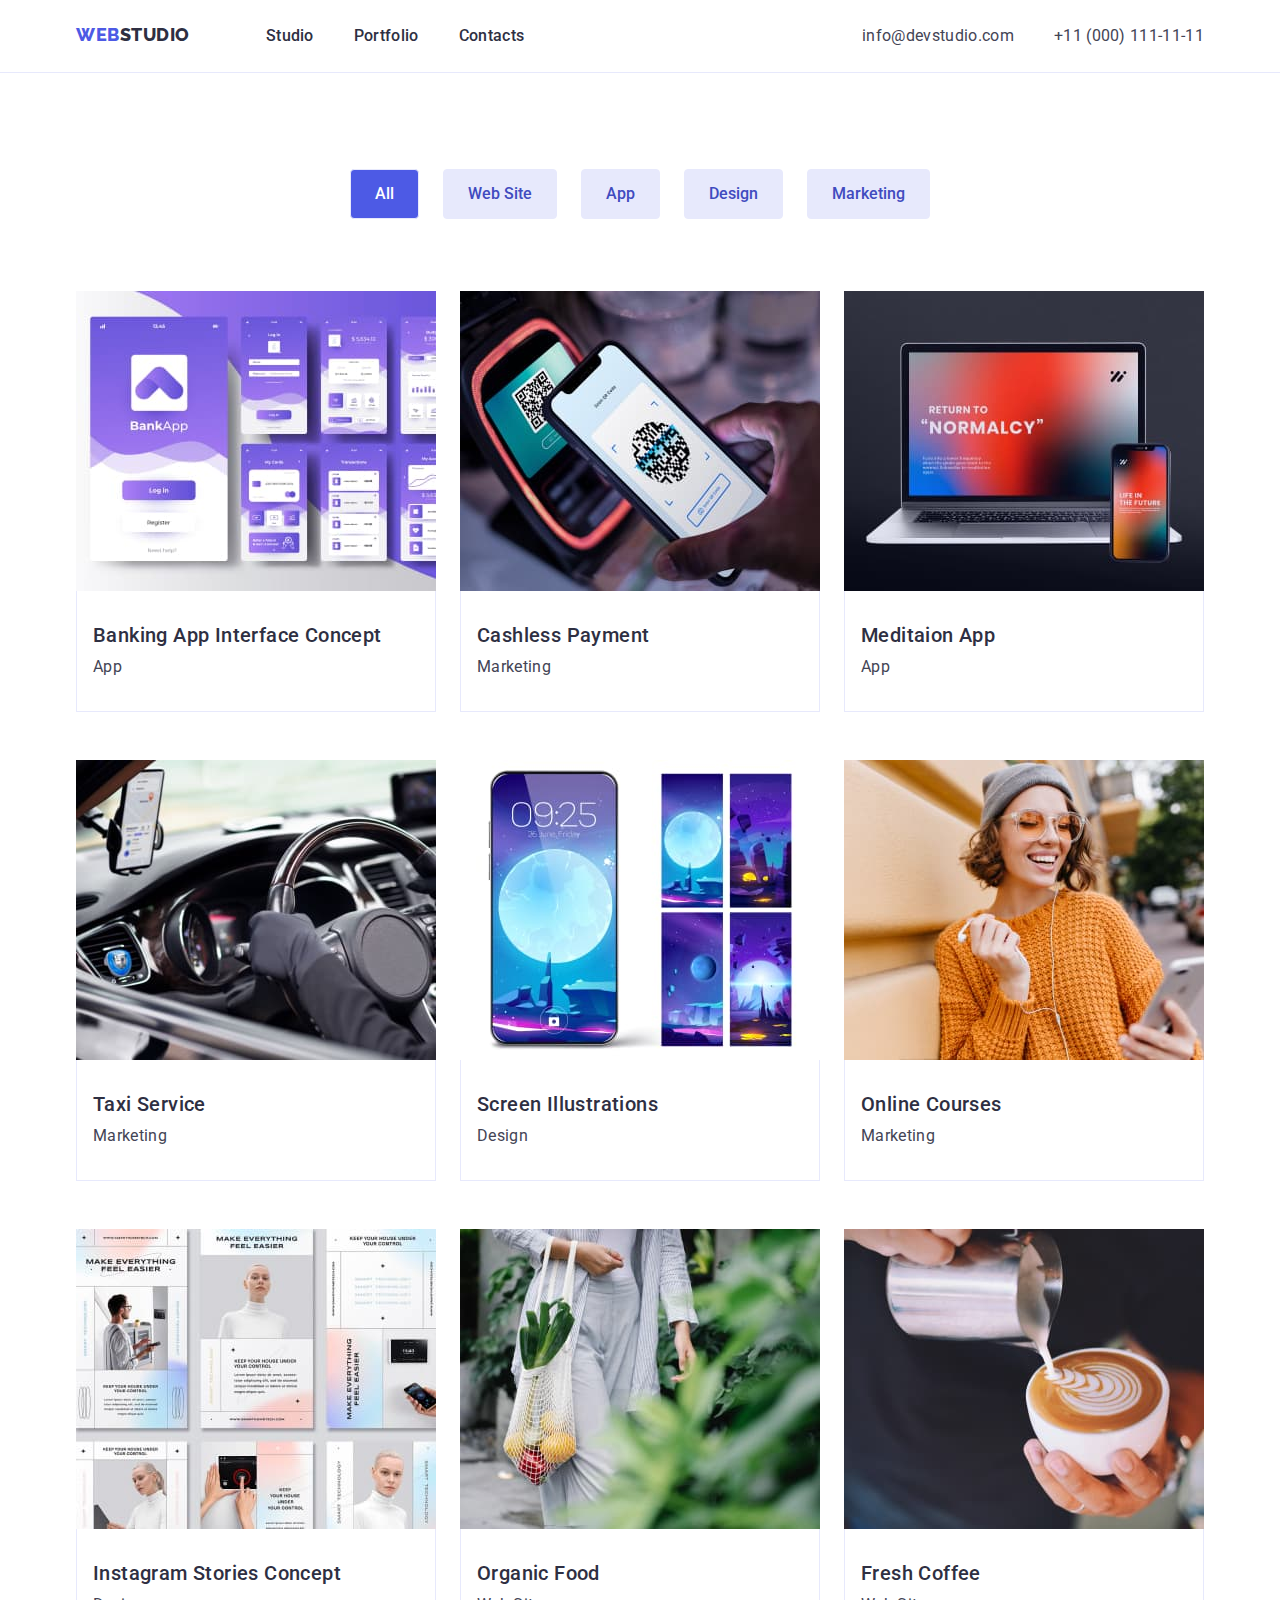
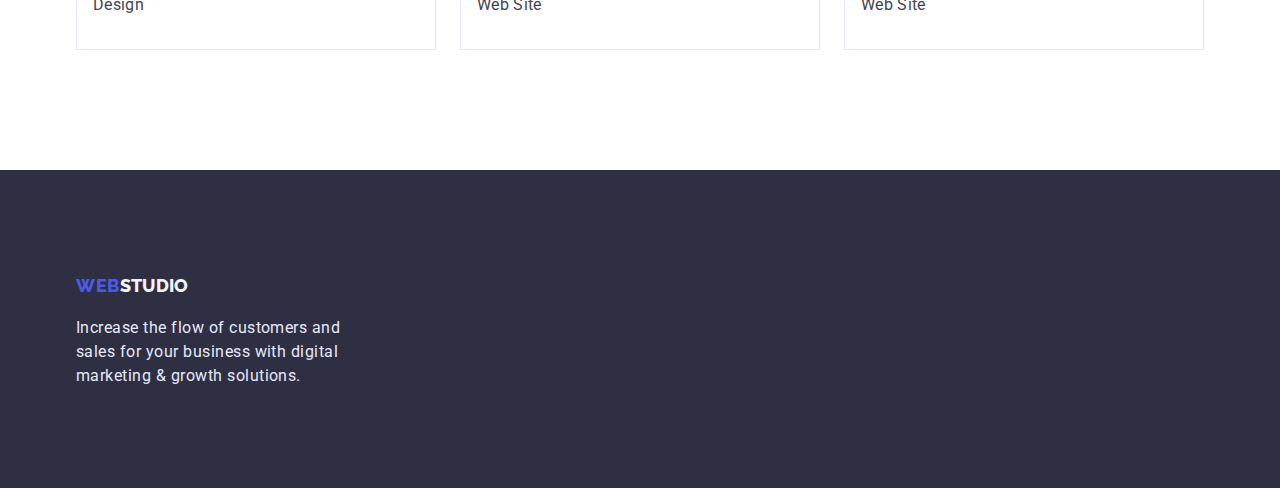
==== portfolio.html @ 13b0d5eb "Initial commit" ====
<!DOCTYPE html>
<html lang="en">

<head>
    <meta charset="UTF-8">
    <meta http-equiv="X-UA-Compatible" content="IE=edge">
    <meta name="viewport" content="width=device-width, initial-scale=1.0">
    <title>WebStudio</title>
    <link rel="preconnect" href="https://fonts.googleapis.com">
    <link rel="preconnect" href="https://fonts.gstatic.com" crossorigin>
    <link
        href="https://fonts.googleapis.com/css2?family=Raleway:wght@800&family=Roboto:wght@400;500;700;900&display=swap"
        rel="stylesheet">
    <link href="https://cdn.jsdelivr.net/npm/modern-normalize@1.1.0/modern-normalize.min.css" rel="stylesheet">
    <link rel="stylesheet" href="./css/style.css" type="text/css">
</head>

<body>
    <header class="page-header">
        <div class="container row-header">
            <nav class="menu-nav">
                <a class="logo" href="./index.html">
                    <span class="logo-blue">Web</span><span class="logo-black">Studio</span>
                </a>
                <ul class="site-navigation">
                    <li class="studio-nav"><a href="./index.html">Studio</a></li>
                    <li class="portfolio-nav"><a href="./portfolio.html">Portfolio</a></li>
                    <li class="contacts-nav"><a href="">Contacts</a></li>
                </ul>
            </nav>
            <address class="address">
                <ul class="contact-info">
                    <li class="email">
                        <a href="mailto:info@devstudio.com">info@devstudio.com</a>
                    </li>
                    <li class="phone-number">
                        <a href="tel:+110001111111">+11 (000) 111-11-11</a>
                    </li>
                </ul>
            </address>
        </div>
    </header>
    <main class="main">
        <section class="filter section">
            <div class="container">
                <h1 hidden>Portfolio</h1>
                <ul class="filter-ul">
                    <li class="filter-li"><button type="button" class="filter-but">All</button></li>
                    <li class="filter-li"><button type="button" class="filter-but">Web Site</button></li>
                    <li class="filter-li"><button type="button" class="filter-but">App</button></li>
                    <li class="filter-li"><button type="button" class="filter-but">Design</button></li>
                    <li class="filter-li"><button type="button" class="filter-but">Marketing</button></li>
                </ul>
                <ul class="portfolio-ul">
                    <li class="portfolio-item">
                        <img src="./images/Banking-App.jpg" alt="Banking-App" width="360">
                        <div class="portfolio-card-txt-content">
                            <h2>Banking App Interface Concept</h2>
                            <p>App</p>
                        </div>
                    </li>
                    <li class="portfolio-item">
                        <img src="./images/Cashless-Payment.jpg" alt="Cashless-Payment" width="360">
                        <div class="portfolio-card-txt-content">
                            <h2>Cashless Payment</h2>
                            <p>Marketing</p>
                        </div>
                    </li>
                    <li class="portfolio-item">
                        <img src="./images/Meditation-App.jpg" alt="Meditation-App" width="360">
                        <div class="portfolio-card-txt-content">
                            <h2>Meditaion App</h2>
                            <p>App</p>
                        </div>
                    </li>
                    <li class="portfolio-item">
                        <img src="./images/Taxi-Service.jpg" alt="Taxi-Service" width="360">
                        <div class="portfolio-card-txt-content">
                            <h2>Taxi Service</h2>
                            <p>Marketing</p>
                        </div>
                    </li>
                    <li class="portfolio-item">
                        <img src="./images/Screen-Illustrations.jpg" alt="Screen-Illustrations" width="360">
                        <div class="portfolio-card-txt-content">
                            <h2>Screen Illustrations</h2>
                            <p>Design</p>
                        </div>
                    </li>
                    <li class="portfolio-item">
                        <img src="./images/Online-Courses.jpg" alt="Online-Courses" width="360">
                        <div class="portfolio-card-txt-content">
                            <h2>Online Courses</h2>
                            <p>Marketing</p>
                        </div>
                    </li>
                    <li class="portfolio-item">
                        <img src="./images/InstaStories.jpg" alt="InstaStories" width="360">
                        <div class="portfolio-card-txt-content">
                            <h2>Instagram Stories Concept</h2>
                            <p>Design</p>
                        </div>
                    </li>
                    <li class="portfolio-item">
                        <img src="./images/Organic-Food.jpg" alt="Organic-Food" width="360">
                        <div class="portfolio-card-txt-content">
                            <h2>Organic Food</h2>
                            <p>Web Site</p>
                        </div>
                    </li>
                    <li class="portfolio-item">
                        <img src="./images/Coffee.jpg" alt="Fresh-Coffee" width="360">
                        <div class="portfolio-card-txt-content">
                            <h2>Fresh Coffee</h2>
                            <p>Web Site</p>
                        </div>
                    </li>
                </ul>
            </div>
        </section>
    </main>
    <footer class="section footer">
        <div class="container">
            <a class="logo-footer" href="./index.html">
                <span class="logo-blue">Web</span><span class="logo-white">Studio</span>
            </a>
            <p class="footer-txt">Increase the flow of customers and <br> sales for your business with digital <br>
                marketing & growth
                solutions.</p>
        </div>
    </footer>
</body>

</html>
---- css/style.css ----
*,
*::after,
*::before {
  box-sizing: border-box;
}

h1,
h2,
h3,
h4,
h5,
h6,
p,
ul {
  margin: 0;
  padding: 0;
}

:root {
  --primary-brand-color: #4d5ae5;
  --pressed-state-color: #404bbf;
  --dark-color: #2e2f42;
  --success-color: #31d0aa;
  --main-text-color: #434455;
  --secondary-text-color: #8e8f99;
  --accent-color: #e7e9fc;
  --light-color: #f4f4fd;
  --modal-overlay-color: #2e2f4266;
  --hero-background-color: #2e2f42b2;
  --white-background-color: #ffffff;
  --modal-background-color: #fcfcfc;
}

body {
  color: var(--main-text-color);
  font-family: "Roboto", "Arial", sans-serif;
  line-height: 1.5;
  letter-spacing: 0.02em;
}

.container {
  width: 1158px;
  margin-left: auto;
  margin-right: auto;
  padding-left: 15px;
  padding-right: 15px;
}

.page-header {
  display: flex;
  border-bottom: 1px solid var(--accent-color);
  z-index: 20;
  top: 0;
  background-color: var(--white-background-color);
}

.logo {
  text-decoration: none;
  text-transform: uppercase;
}

.logo-blue,
.logo-black {
  font-family: "Raleway", sans-serif;
  font-style: normal;
  font-weight: 800;
  font-size: 18px;
  letter-spacing: 0.03em;
}

.site-navigation>li a:active,
.site-navigation>li a:hover,
.contact-info>li a:hover,
.contact-info>li a:active {
  color: var(--pressed-state-color);
  transition: 1s;
}

.contact-info>li a:focus-within,
.site-navigation>li a:focus-within {
  color: var(--pressed-state-color);
  transition: 1s;
}

.logo-blue {
  color: var(--primary-brand-color);
  font-weight: 800;
  font-size: 18px;
  letter-spacing: 0.03em;
  line-height: 1.17;
}

.logo-black {
  color: var(--dark-color);
  font-family: "Raleway", sans-serif;
  font-style: normal;
  font-size: 18px;
  letter-spacing: 0.03em;
  line-height: 1.17;
}

.logo-white {
  color: var(--light-color);
  font-family: "Raleway", sans-serif;
  font-style: normal;
  font-weight: 800;
  font-size: 18px;
}

.site-navigation {
  font-family: inherit;
  font-weight: 500;
}

.site-navigation>li {
  font-weight: 500;
  font-size: 16px;
}

.site-navigation,
.contact-info {
  list-style: none;
  text-align: center;
}

.email>a,
.phone-number>a {
  font-style: normal;
  font-size: 16px;
  color: var(--main-text-color);
}

.hero {
  background-color: var(--dark-color);
  display: block;
  text-align: center;
  padding-top: 188px;
  padding-bottom: 188px;
}

.hero_h1 {
  margin-bottom: 48px;
  color: var(--white-background-color);
  font-weight: 700;
  font-size: 56px;
  line-height: 1.07;
  text-align: center;
}

.order-service-but {
  background-color: var(--primary-brand-color);
  border-radius: 4px;
  box-shadow: 0px 4px 4px rgba(0, 0, 0, 0.15);
  border: none;
  padding: 16px 32px;
  cursor: pointer;
}

.order-service-but:hover,
.order-service-but:focus {
  background: var(--pressed-state-color);
  transition: 1s;
}

.order-service-txt {
  font-family: "Roboto", sans-serif;
  font-weight: 500;
  font-size: 16px;
  line-height: 1.5;
  letter-spacing: 0.04em;
  color: var(--white-background-color);
}

.site-navigation a {
  text-decoration: none;
  color: var(--dark-color);
}

.contact-info a {
  text-decoration: none;
}

.feature>h3 {
  font-weight: 500;
  font-size: 20px;
  line-height: 1.2;
  color: var(--dark-color);
  margin-bottom: 8px;
}

.features-ul {
  list-style: none;
}

.examples {
  list-style: none;
  display: flex;
  gap: 24px;
}

.examples-sec.section {
  padding-top: 0px;
  font-weight: 700;
  font-size: 36px;
  line-height: 1.11;
  color: var(--dark-color);
  text-align: center;
  text-transform: capitalize;
}

.examples-sec h2 {
  font-weight: 700;
  font-size: 36px;
  line-height: 1.11;
  margin-bottom: 72px;
}

img {
  display: block;
  max-width: 100%;
  height: auto;
}

.team-section {
  background-color: var(--light-color);
}

.team-section>h2 {
  font-weight: 700;
  font-size: 36px;
  line-height: 1.11;
  text-align: center;

  text-transform: capitalize;
  color: var(--dark-color);
}

.team-section-ul {
  list-style: none;
}

.team-section-ul>h3 {
  font-weight: 500;
  font-size: 20px;
  line-height: 1.2;
  text-align: center;
}

.team-item {
  background-color: var(--white-background-color);
  box-shadow: 0px 1px 6px rgba(46, 47, 66, 0.08), 0px 1px 1px rgba(46, 47, 66, 0.16), 0px 2px 1px rgba(46, 47, 66, 0.08);
}

.team-item p {
  text-align: center;
}

.team-item h3 {
  font-weight: 500;
  font-size: 20px;
  line-height: 1.2;

  text-align: center;

  color: var(--dark-color);
}

.footer {
  background-color: var(--dark-color);
}

.footer p {
  color: var(--accent-color);
}

.filter-li>button {
  background-color: var(--accent-color);
  border: 1px solid var(--accent-color);
  border-radius: 4px;
  color: var(--pressed-state-color);
  font-family: inherit;
  font-weight: 500;
  font-size: 16px;
  line-height: 1.5;
  transition: 0.5s;
  padding-top: 12px;
  padding-bottom: 12px;
  padding-left: 24px;
  padding-right: 24px;
}

.filter-li>button:hover {
  cursor: pointer;
  box-shadow: 0px 3px 1px rgba(0, 0, 0, 0.1), 0px 2px 1px rgba(0, 0, 0, 0.08),
    0px 2px 2px rgba(0, 0, 0, 0.12);
  transition: 0.5s;
}

.filter-li:first-child>button {
  color: var(--white-background-color);
  background-color: var(--primary-brand-color);
}

.portfolio-item h2 {
  color: var(--dark-color);
  font-weight: 500;
  font-size: 20px;
  line-height: 1.2;
  letter-spacing: 0.02em;
  font-family: inherit;
  margin-bottom: 8px;
}

.portfolio-ul {
  margin-right: -24px;
  margin-bottom: -48px;
  list-style: none;
  display: flex;
  flex-direction: row;
  flex-wrap: wrap;
  align-items: center;
  justify-content: center;
}

.portfolio-item {
  margin-bottom: 48px;
  margin-right: 24px;
}

/* .portfolio-item:nth-last-child(-n+3) {
  margin-bottom: 0;
  padding-bottom: 0;
}

.portfolio-item:nth-child(3n) {
  margin-right: 0;
} */

.section {
  padding-bottom: 120px;
  padding-top: 120px;
}


.logo {
  display: flex;
  margin-right: 76px;
}

.site-navigation {
  display: flex;
}

.menu-nav {
  display: flex;
}

.menu-nav li {
  display: block;
  margin-right: 40px;
}

.menu-nav li:last-child {
  margin: 0;
  padding: 0;
}

.contact-info {
  display: flex;
  padding-top: 24px;
  padding-bottom: 24px;
  margin: auto;
}

.contact-info li+li {
  margin-left: 40px;
}

.row-header {
  display: flex;
  align-items: center;
  justify-content: space-between;
}

.logo-footer {
  text-decoration: none;
  text-transform: uppercase;
}

.hero .section {
  padding-top: 188px;
  padding-bottom: 188px;
}

.features-ul {
  display: flex;
  gap: 24px;
}

.team-section h2 {
  text-align: center;
  text-transform: capitalize;
  font-family: 'Roboto', sans-serif;
  font-style: normal;
  font-weight: 700;
  font-size: 36px;
  line-height: 40px;
  margin-bottom: 72px;
}

.team-section-ul {
  display: flex;
  gap: 24px;
}

.team-item h3 {
  margin-bottom: 8px;
}

.section.footer {
  padding-top: 101.5px;
  padding-bottom: 100px;
}

.footer-txt {
  margin-top: 17.5px;
  letter-spacing: 0.03em;
}

.filter-ul {
  display: flex;
  justify-content: center;
  align-items: center;
  list-style: none;
  gap: 24px;
  margin-bottom: 72px;
}

.filter {
  padding-top: 0;
}

.main {
  padding-top: 96px;
}

.team-txt-content {
  padding-top: 32px;
  padding-bottom: 32px;
}

.portfolio-card-txt-content {
  padding-left: 16px;
  padding-bottom: 32px;
  padding-top: 32px;
  border-left: 1px solid var(--accent-color);
  border-right: 1px solid var(--accent-color);
  border-bottom: 1px solid var(--accent-color);
}
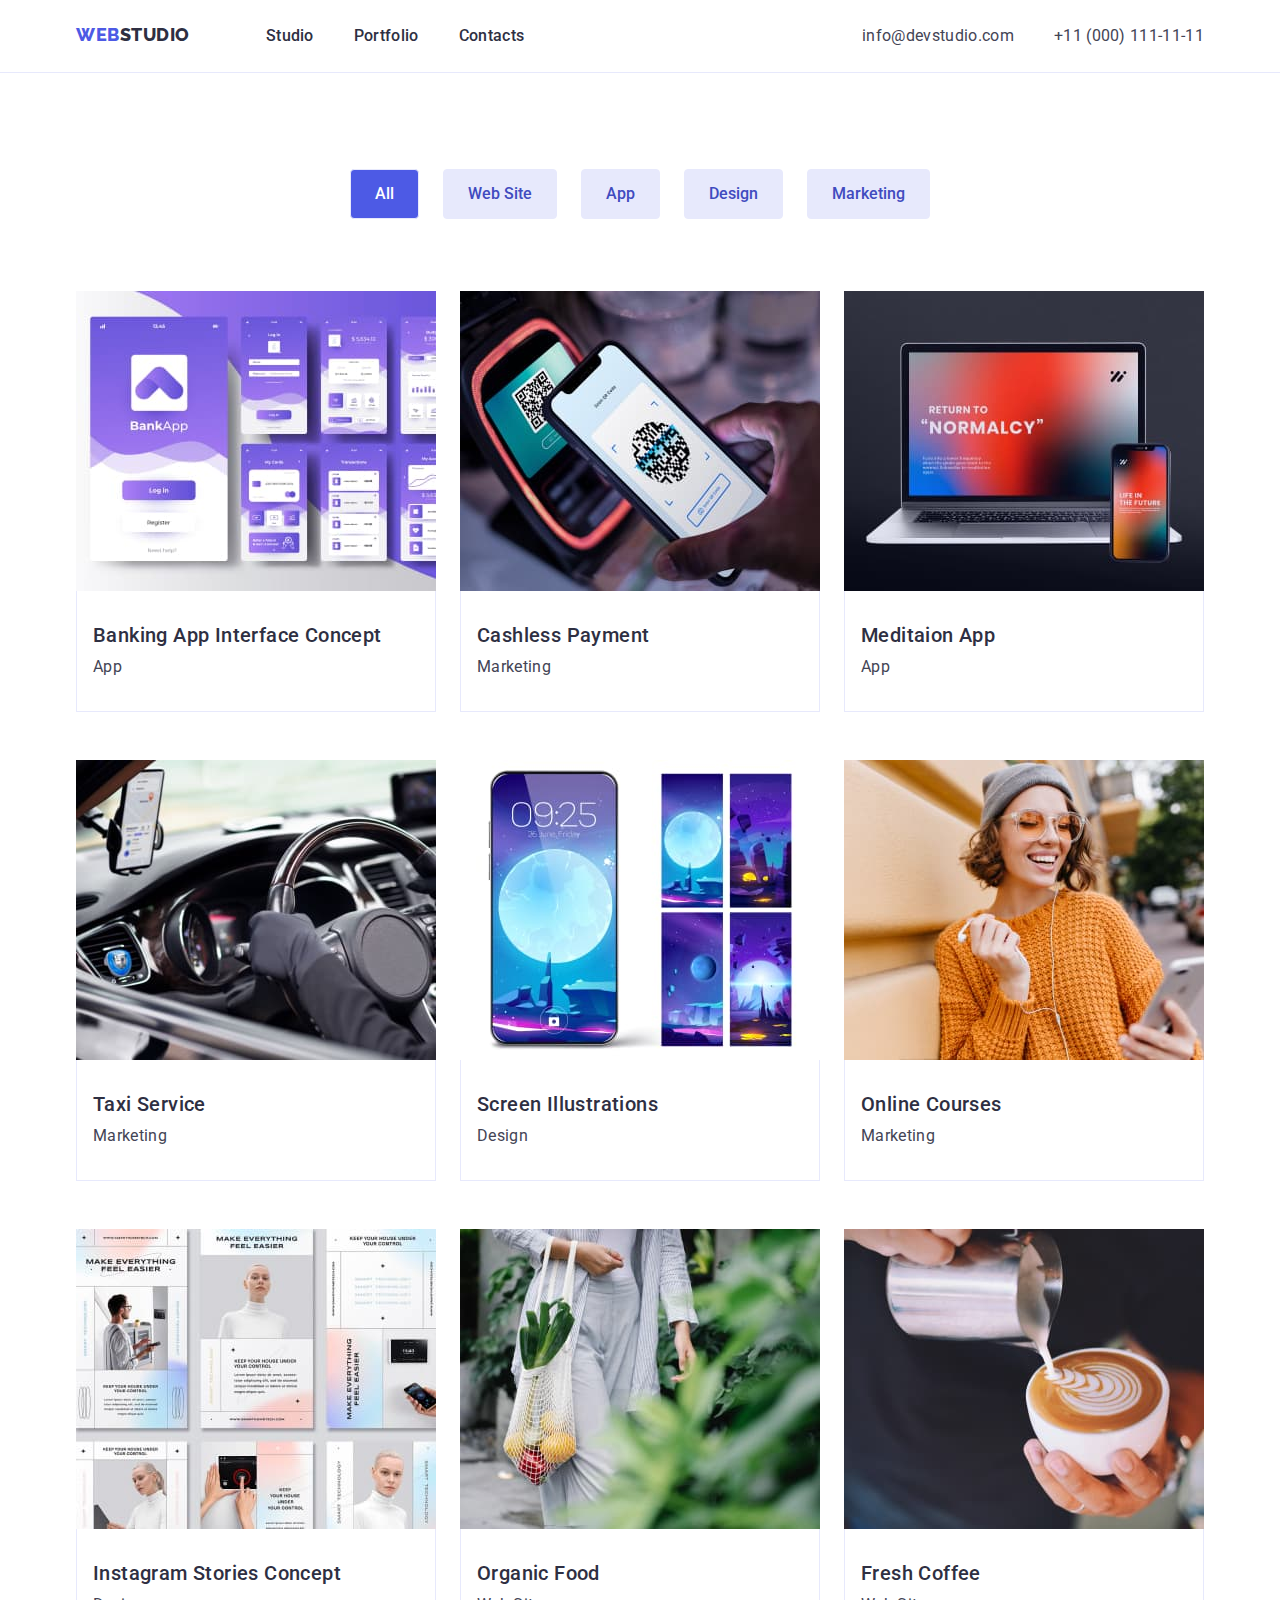
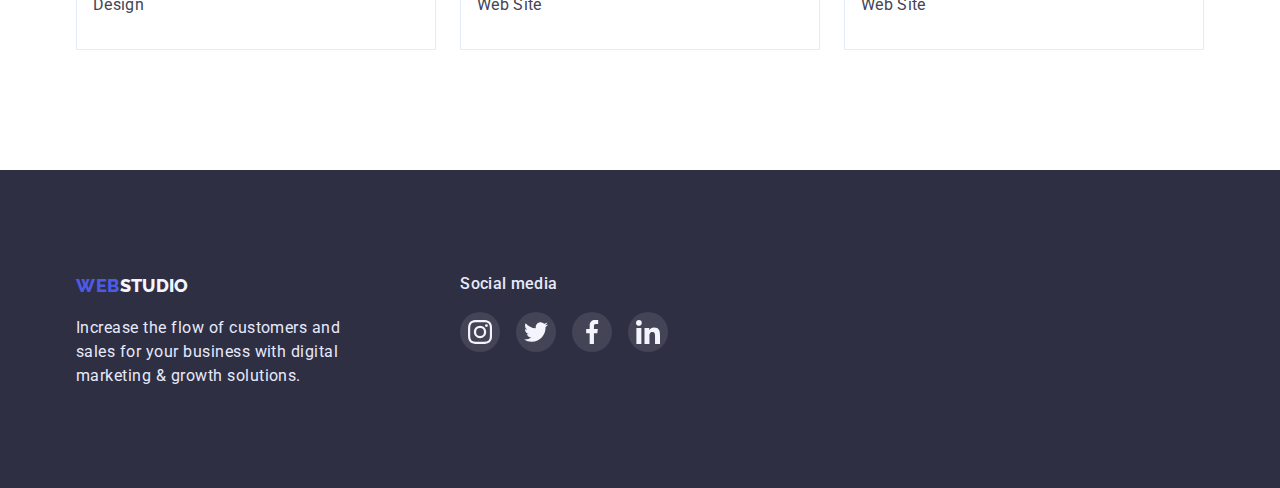
==== commit 3a0dedf4: "Final changes" ====
--- a/portfolio.html
+++ b/portfolio.html
@@ -120,13 +120,48 @@
         </section>
     </main>
     <footer class="section footer">
-        <div class="container">
-            <a class="logo-footer" href="./index.html">
-                <span class="logo-blue">Web</span><span class="logo-white">Studio</span>
-            </a>
-            <p class="footer-txt">Increase the flow of customers and <br> sales for your business with digital <br>
-                marketing & growth
-                solutions.</p>
+        <div class="container footer-cont">
+            <div>
+                <a class="logo-footer" href="./index.html">
+                    <span class="logo-blue">Web</span><span class="logo-white">Studio</span>
+                </a>
+                <p class="footer-txt">Increase the flow of customers and <br> sales for your business with digital <br>
+                    marketing & growth
+                    solutions.</p>
+            </div>
+            <div>
+                <p class="s_m">Social media</p>
+                <ul class="dark_social_media_lnk">
+                    <li>
+                        <a href="#">
+                            <svg>
+                                <use href="./images/icons.svg#icon-instagram"></use>
+                            </svg>
+                        </a>
+                    </li>
+                    <li>
+                        <a href="#">
+                            <svg>
+                                <use href="./images/icons.svg#icon-twitter"></use>
+                            </svg>
+                        </a>
+                    </li>
+                    <li>
+                        <a href="#">
+                            <svg>
+                                <use href="./images/icons.svg#icon-facebook"></use>
+                            </svg>
+                        </a>
+                    </li>
+                    <li>
+                        <a href="#">
+                            <svg>
+                                <use href="./images/icons.svg#icon-linkedin"></use>
+                            </svg>
+                        </a>
+                    </li>
+                </ul>
+            </div>
         </div>
     </footer>
 </body>
--- a/css/style.css
+++ b/css/style.css
@@ -29,6 +29,7 @@
   --hero-background-color: #2e2f42b2;
   --white-background-color: #ffffff;
   --modal-background-color: #fcfcfc;
+  --customers-background: #E5E5E5;
 }
 
 body {
@@ -131,7 +132,9 @@
 }
 
 .hero {
-  background-color: var(--dark-color);
+  background-image: linear-gradient(var(--hero-background-color), var(--hero-background-color)), url(../images/hero_bg.jpg);
+  background-repeat: no-repeat;
+  background-position: center;
   display: block;
   text-align: center;
   padding-top: 188px;
@@ -253,6 +256,7 @@
 
 .team-item p {
   text-align: center;
+  margin-bottom: 8px;
 }
 
 .team-item h3 {
@@ -327,14 +331,10 @@
   margin-right: 24px;
 }
 
-/* .portfolio-item:nth-last-child(-n+3) {
-  margin-bottom: 0;
-  padding-bottom: 0;
-}
-
-.portfolio-item:nth-child(3n) {
-  margin-right: 0;
-} */
+.portfolio-item:hover {
+  box-shadow: 0px 1px 6px rgba(46, 47, 66, 0.08), 0px 1px 1px rgba(46, 47, 66, 0.16), 0px 2px 1px rgba(46, 47, 66, 0.08);
+  transition: 0.5s;
+}
 
 .section {
   padding-bottom: 120px;
@@ -456,4 +456,148 @@
   border-left: 1px solid var(--accent-color);
   border-right: 1px solid var(--accent-color);
   border-bottom: 1px solid var(--accent-color);
+}
+
+.social_media_lnk {
+  display: flex;
+  justify-content: space-between;
+  list-style: none;
+  padding-left: 16px;
+  padding-right: 16px;
+}
+
+
+.social_media_lnk li a {
+  display: inline-flex;
+  justify-content: center;
+  align-items: center;
+  background-color: var(--main_color);
+  max-width: 40px;
+  min-width: 40px;
+  max-height: 40px;
+  min-height: 40px;
+  padding: 4px;
+  border-radius: 9999px;
+}
+
+.social_media_lnk li a:hover,
+.social_media_lnk li a:focus {
+  background-color: var(--pressed-state-color);
+  transition: 0.3s;
+}
+
+.social_media_lnk li svg {
+  max-width: 16px;
+  max-height: 16px;
+}
+
+.social_media_lnk li a {
+  background-color: var(--primary-brand-color);
+}
+
+.icon-bg svg {
+  max-width: 64px;
+  max-height: 64px;
+  display: block;
+  justify-content: center;
+  align-items: center;
+}
+
+.icon-bg {
+  padding-top: 24px;
+  padding-bottom: 24px;
+  background-color: #f4f4fd;
+  display: flex;
+  margin-bottom: 8px;
+  align-items: center;
+  justify-content: center;
+}
+
+.customers {
+  background-color: var(--customers-background);
+  text-align: center;
+}
+
+.customers h2 {
+  letter-spacing: 0.02em;
+  line-height: 1.11;
+  font-weight: 700;
+  font-size: 36px;
+  color: var(--dark-color);
+  margin-bottom: 72px;
+}
+
+.customers_list {
+  display: flex;
+  list-style: none;
+  justify-content: space-between;
+}
+
+.customers_list li svg {
+  max-width: 104px;
+  max-height: 56px;
+}
+
+.customers_list li a {
+  display: inline-block;
+  padding-top: 16px;
+  padding-bottom: 16px;
+  padding-left: 32px;
+  padding-right: 32px;
+  border: 1px solid var(--secondary-text-color);
+  border-radius: 4px;
+}
+
+.customers_list li a {
+  fill: var(--secondary-text-color);
+}
+
+.customers_list li a:hover,
+.customers_list li a:focus {
+  border: 1px solid var(--pressed-state-color);
+  fill: var(--pressed-state-color);
+  transition: 0.3s;
+}
+
+.footer-cont {
+  display: flex;
+  gap: 120px;
+}
+
+.dark_social_media_lnk {
+  display: flex;
+  justify-content: space-between;
+  list-style: none;
+  gap: 16px;
+}
+
+.s_m {
+  font-weight: 500;
+  line-height: 1.5;
+  letter-spacing: 0.02em;
+  color: var(--white-background-color);
+  margin-bottom: 16px;
+}
+
+.dark_social_media_lnk li a {
+  display: inline-flex;
+  justify-content: center;
+  align-items: center;
+  background-color: #FFFFFF1A;
+  max-width: 40px;
+  min-width: 40px;
+  max-height: 40px;
+  min-height: 40px;
+  padding: 4px;
+  border-radius: 9999px;
+}
+
+.dark_social_media_lnk li a:hover {
+  background-color: var(--success-color);
+  transition: 0.2s;
+}
+
+.dark_social_media_lnk li svg {
+  max-width: 24px;
+  max-height: 24px;
 }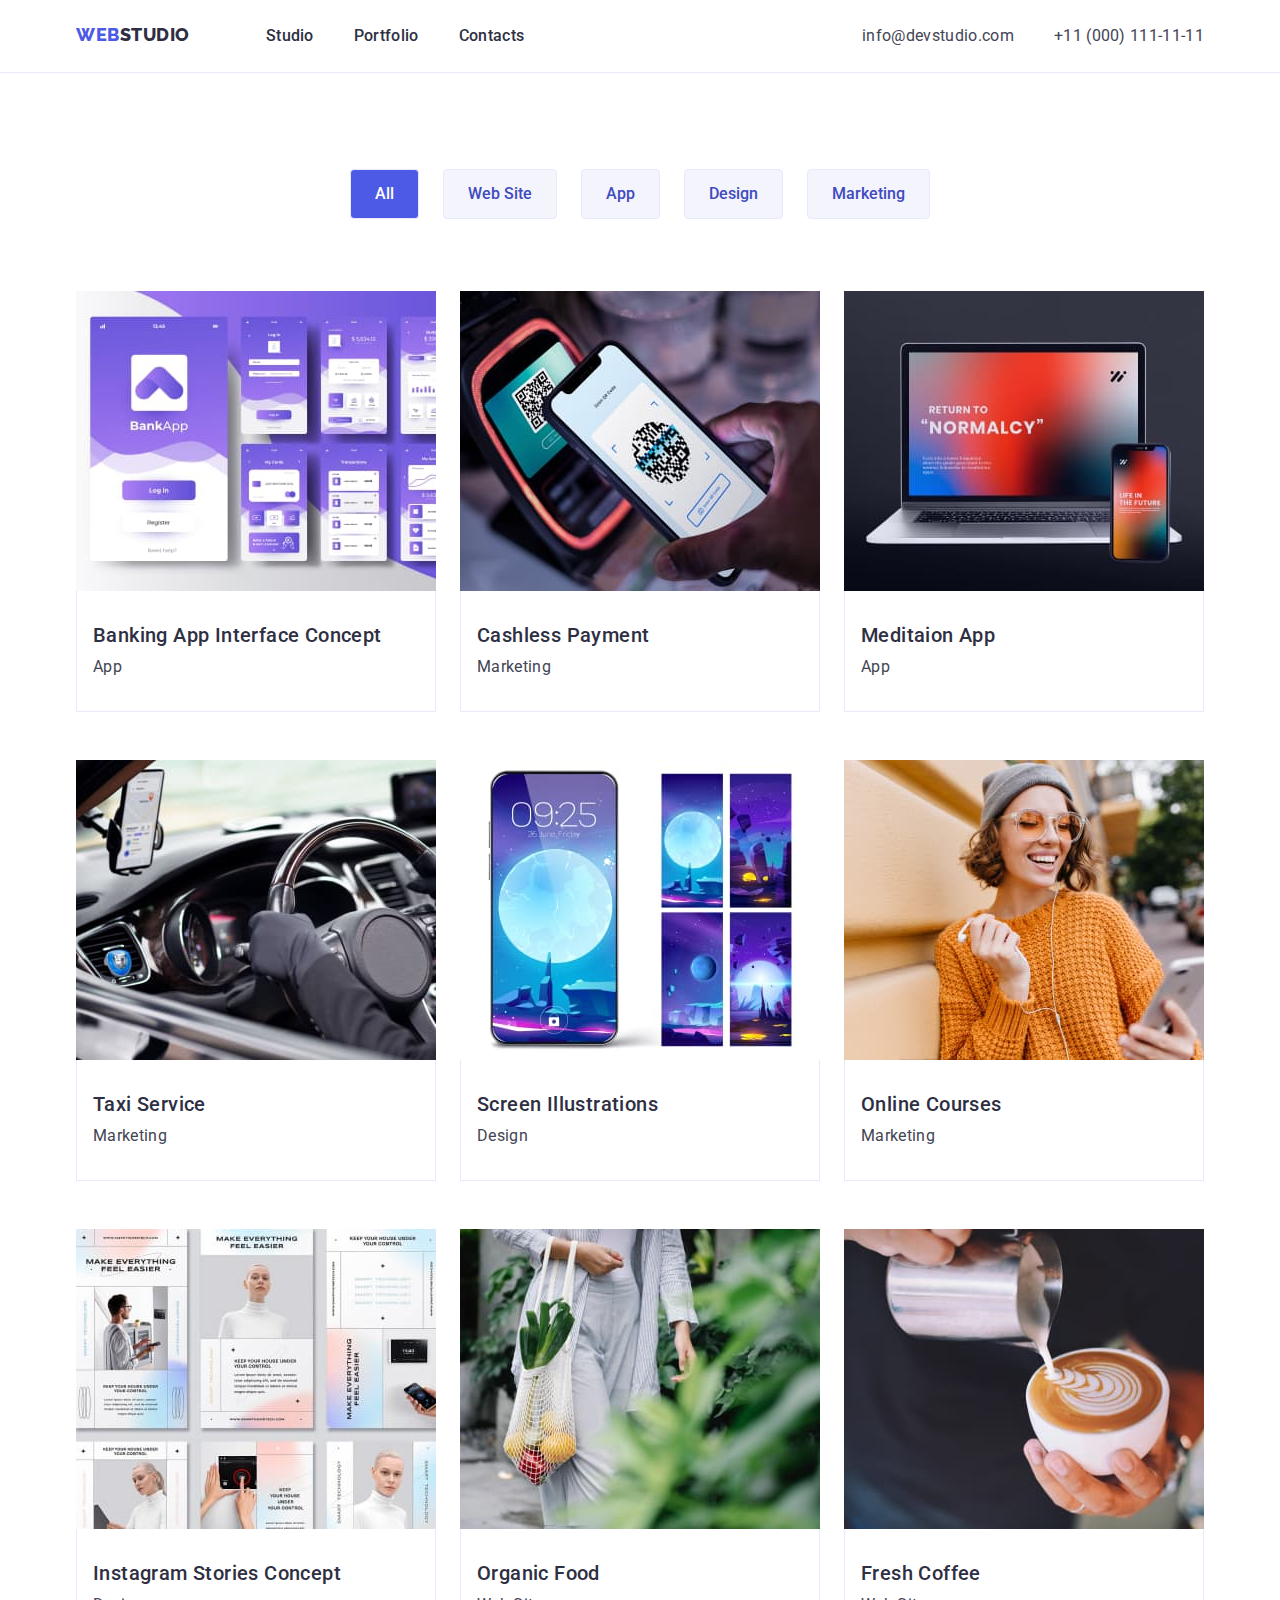
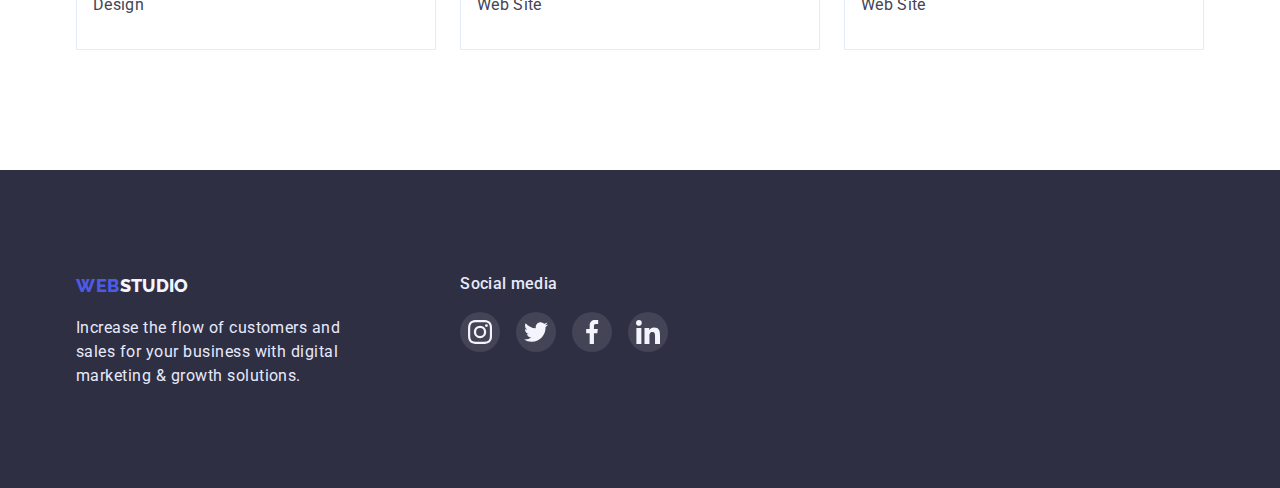
==== commit fc3701c4: "HotFixes" ====
--- a/portfolio.html
+++ b/portfolio.html
@@ -53,67 +53,85 @@
                 </ul>
                 <ul class="portfolio-ul">
                     <li class="portfolio-item">
-                        <img src="./images/Banking-App.jpg" alt="Banking-App" width="360">
-                        <div class="portfolio-card-txt-content">
-                            <h2>Banking App Interface Concept</h2>
-                            <p>App</p>
-                        </div>
+                        <a href="#">
+                            <img src="./images/Banking-App.jpg" alt="Banking-App" width="360">
+                            <div class="portfolio-card-txt-content">
+                                <h2>Banking App Interface Concept</h2>
+                                <p>App</p>
+                            </div>
+                        </a>
                     </li>
                     <li class="portfolio-item">
-                        <img src="./images/Cashless-Payment.jpg" alt="Cashless-Payment" width="360">
-                        <div class="portfolio-card-txt-content">
-                            <h2>Cashless Payment</h2>
-                            <p>Marketing</p>
-                        </div>
+                        <a href="#">
+                            <img src="./images/Cashless-Payment.jpg" alt="Cashless-Payment" width="360">
+                            <div class="portfolio-card-txt-content">
+                                <h2>Cashless Payment</h2>
+                                <p>Marketing</p>
+                            </div>
+                        </a>
                     </li>
                     <li class="portfolio-item">
-                        <img src="./images/Meditation-App.jpg" alt="Meditation-App" width="360">
-                        <div class="portfolio-card-txt-content">
-                            <h2>Meditaion App</h2>
-                            <p>App</p>
-                        </div>
+                        <a href="#">
+                            <img src="./images/Meditation-App.jpg" alt="Meditation-App" width="360">
+                            <div class="portfolio-card-txt-content">
+                                <h2>Meditaion App</h2>
+                                <p>App</p>
+                            </div>
+                        </a>
                     </li>
                     <li class="portfolio-item">
-                        <img src="./images/Taxi-Service.jpg" alt="Taxi-Service" width="360">
-                        <div class="portfolio-card-txt-content">
-                            <h2>Taxi Service</h2>
-                            <p>Marketing</p>
-                        </div>
+                        <a href="#">
+                            <img src="./images/Taxi-Service.jpg" alt="Taxi-Service" width="360">
+                            <div class="portfolio-card-txt-content">
+                                <h2>Taxi Service</h2>
+                                <p>Marketing</p>
+                            </div>
+                        </a>
                     </li>
                     <li class="portfolio-item">
-                        <img src="./images/Screen-Illustrations.jpg" alt="Screen-Illustrations" width="360">
-                        <div class="portfolio-card-txt-content">
-                            <h2>Screen Illustrations</h2>
-                            <p>Design</p>
-                        </div>
+                        <a href="#">
+                            <img src="./images/Screen-Illustrations.jpg" alt="Screen-Illustrations" width="360">
+                            <div class="portfolio-card-txt-content">
+                                <h2>Screen Illustrations</h2>
+                                <p>Design</p>
+                            </div>
+                        </a>
                     </li>
                     <li class="portfolio-item">
-                        <img src="./images/Online-Courses.jpg" alt="Online-Courses" width="360">
-                        <div class="portfolio-card-txt-content">
-                            <h2>Online Courses</h2>
-                            <p>Marketing</p>
-                        </div>
+                        <a href="#">
+                            <img src="./images/Online-Courses.jpg" alt="Online-Courses" width="360">
+                            <div class="portfolio-card-txt-content">
+                                <h2>Online Courses</h2>
+                                <p>Marketing</p>
+                            </div>
+                        </a>
                     </li>
                     <li class="portfolio-item">
-                        <img src="./images/InstaStories.jpg" alt="InstaStories" width="360">
-                        <div class="portfolio-card-txt-content">
-                            <h2>Instagram Stories Concept</h2>
-                            <p>Design</p>
-                        </div>
+                        <a href="#">
+                            <img src="./images/InstaStories.jpg" alt="InstaStories" width="360">
+                            <div class="portfolio-card-txt-content">
+                                <h2>Instagram Stories Concept</h2>
+                                <p>Design</p>
+                            </div>
+                        </a>
                     </li>
                     <li class="portfolio-item">
-                        <img src="./images/Organic-Food.jpg" alt="Organic-Food" width="360">
-                        <div class="portfolio-card-txt-content">
-                            <h2>Organic Food</h2>
-                            <p>Web Site</p>
-                        </div>
+                        <a href="#">
+                            <img src="./images/Organic-Food.jpg" alt="Organic-Food" width="360">
+                            <div class="portfolio-card-txt-content">
+                                <h2>Organic Food</h2>
+                                <p>Web Site</p>
+                            </div>
+                        </a>
                     </li>
                     <li class="portfolio-item">
-                        <img src="./images/Coffee.jpg" alt="Fresh-Coffee" width="360">
-                        <div class="portfolio-card-txt-content">
-                            <h2>Fresh Coffee</h2>
-                            <p>Web Site</p>
-                        </div>
+                        <a href="#">
+                            <img src="./images/Coffee.jpg" alt="Fresh-Coffee" width="360">
+                            <div class="portfolio-card-txt-content">
+                                <h2>Fresh Coffee</h2>
+                                <p>Web Site</p>
+                            </div>
+                        </a>
                     </li>
                 </ul>
             </div>
--- a/css/style.css
+++ b/css/style.css
@@ -132,9 +132,12 @@
 }
 
 .hero {
+  margin: auto;
   background-image: linear-gradient(var(--hero-background-color), var(--hero-background-color)), url(../images/hero_bg.jpg);
   background-repeat: no-repeat;
   background-position: center;
+  background-size: cover;
+  max-width: 1440px;
   display: block;
   text-align: center;
   padding-top: 188px;
@@ -278,7 +281,7 @@
 }
 
 .filter-li>button {
-  background-color: var(--accent-color);
+  background-color: var(--light-color);
   border: 1px solid var(--accent-color);
   border-radius: 4px;
   color: var(--pressed-state-color);
@@ -331,9 +334,20 @@
   margin-right: 24px;
 }
 
-.portfolio-item:hover {
+.portfolio-item a:hover {
   box-shadow: 0px 1px 6px rgba(46, 47, 66, 0.08), 0px 1px 1px rgba(46, 47, 66, 0.16), 0px 2px 1px rgba(46, 47, 66, 0.08);
   transition: 0.5s;
+}
+
+.portfolio-item a {
+  display: block;
+  text-decoration: none;
+}
+
+.portfolio-item a div p {
+  color: var(--main-text-color);
+  font-size: 16px;
+  line-height: 1.5;
 }
 
 .section {
@@ -472,12 +486,9 @@
   justify-content: center;
   align-items: center;
   background-color: var(--main_color);
-  max-width: 40px;
-  min-width: 40px;
-  max-height: 40px;
-  min-height: 40px;
-  padding: 4px;
-  border-radius: 9999px;
+  width: 40px;
+  height: 40px;
+  border-radius: 50%;
 }
 
 .social_media_lnk li a:hover,
@@ -504,17 +515,18 @@
 }
 
 .icon-bg {
-  padding-top: 24px;
-  padding-bottom: 24px;
+  width: 264px;
+  height: 112px;
   background-color: #f4f4fd;
   display: flex;
   margin-bottom: 8px;
   align-items: center;
   justify-content: center;
+  border-radius: 4px;
 }
 
 .customers {
-  background-color: var(--customers-background);
+  background-color: var(--white-background-color);
   text-align: center;
 }
 
@@ -592,7 +604,8 @@
   border-radius: 9999px;
 }
 
-.dark_social_media_lnk li a:hover {
+.dark_social_media_lnk li a:hover,
+.dark_social_media_lnk li a:focus {
   background-color: var(--success-color);
   transition: 0.2s;
 }
